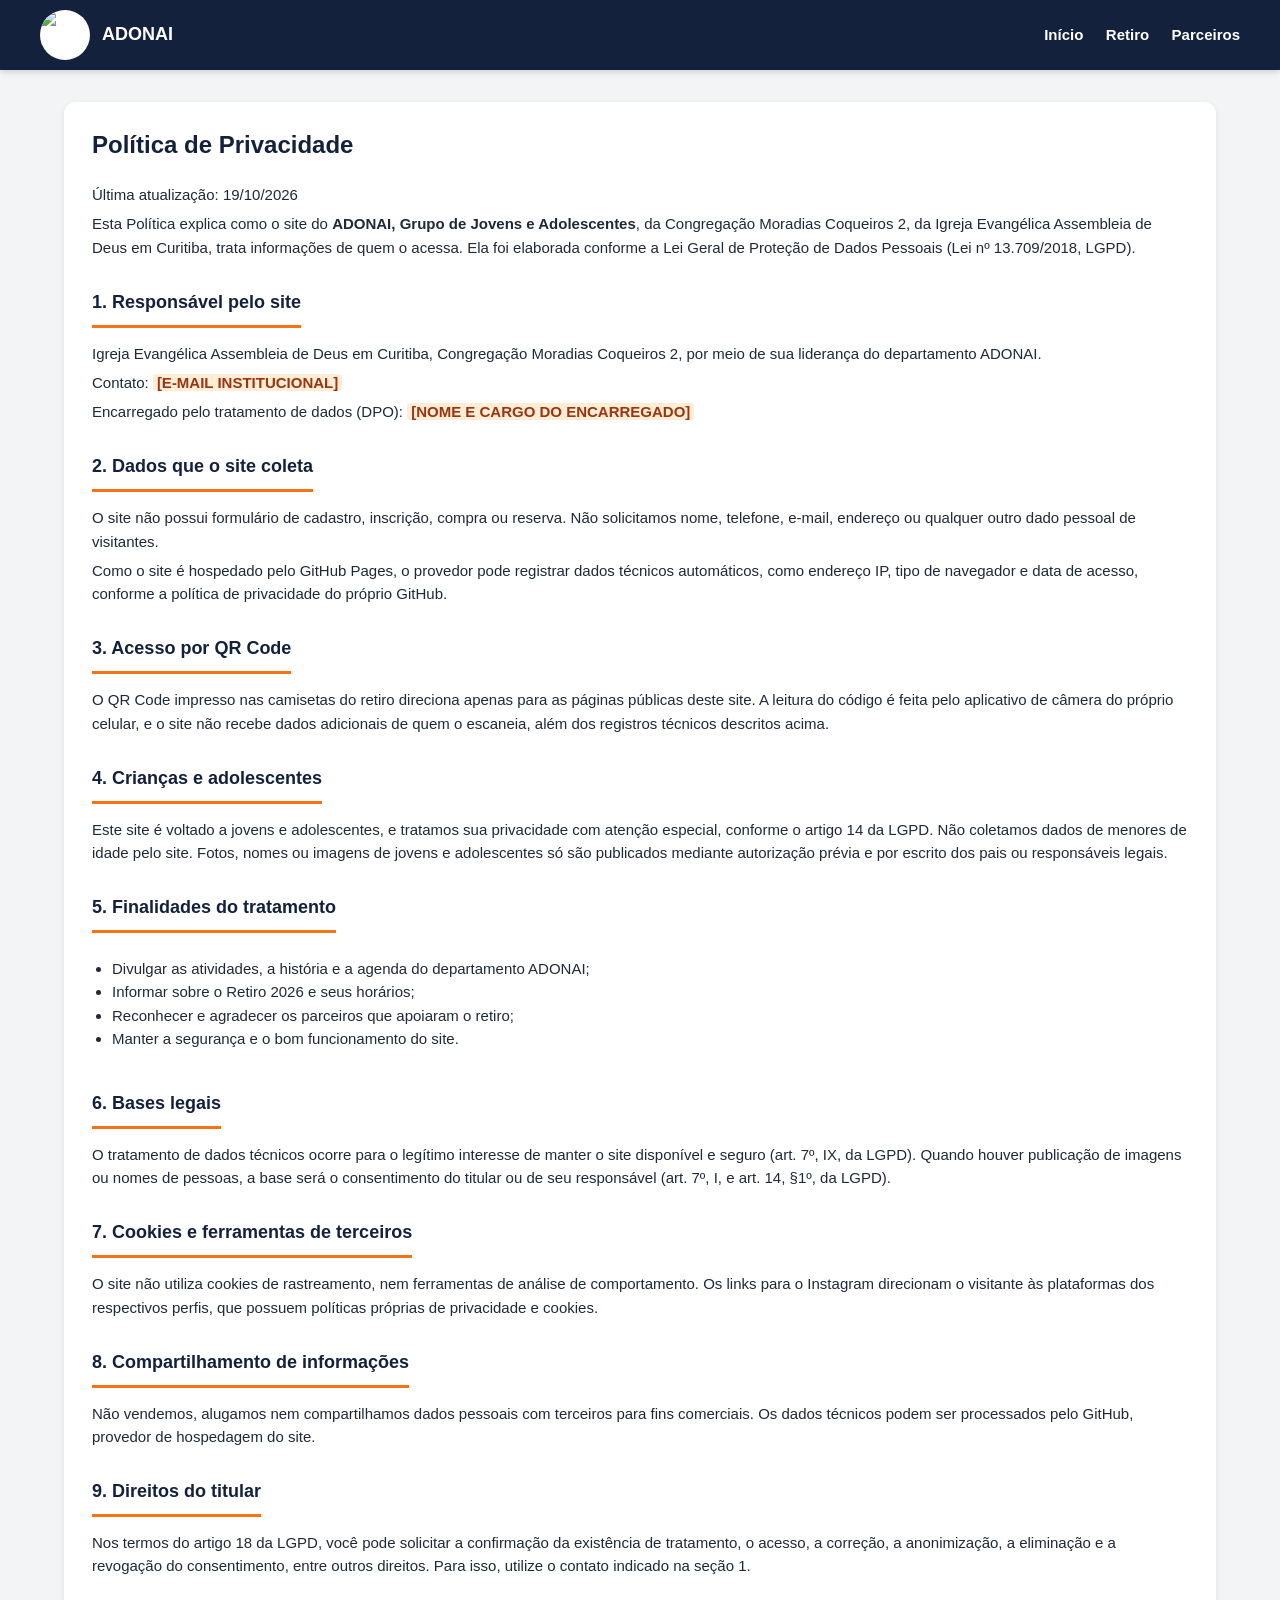
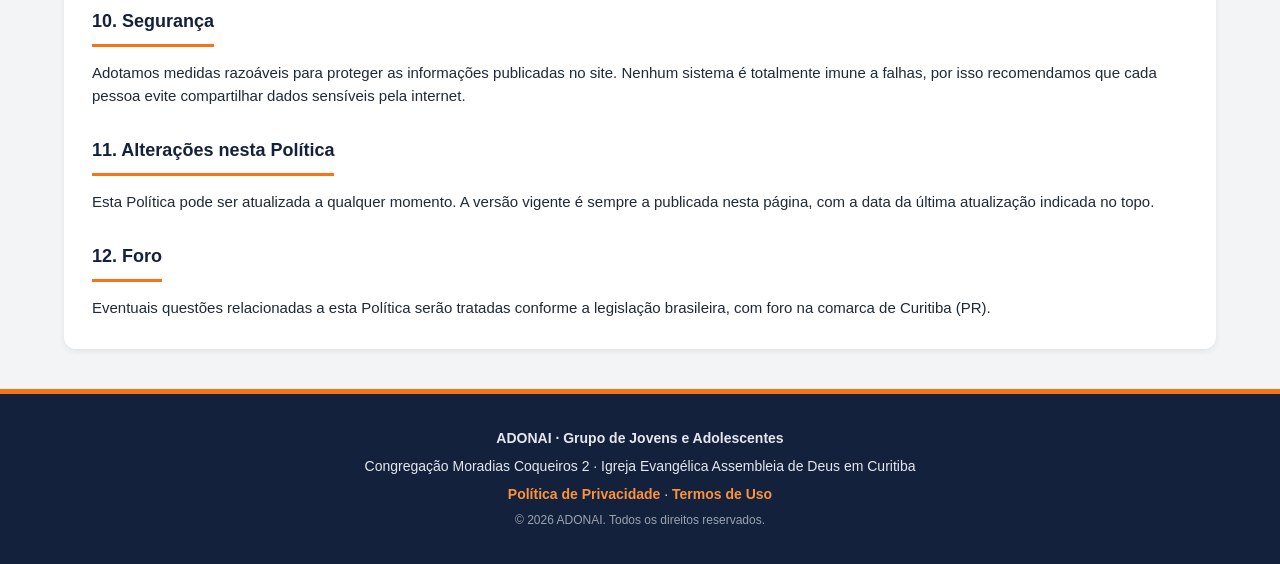
==== politica-de-privacidade.html @ 5b61b55f "Add files via upload" ====
<!DOCTYPE html>
<html lang="pt-BR">
<head><script src="https://myhub.ia.br/canvas-vendor/tailwind.js"></script>
  <meta charset="UTF-8">
  <meta name="viewport" content="width=device-width, initial-scale=1.0">
  <title>Política de Privacidade | ADONAI</title>
  <link rel="icon" href="logo-adonai.jpeg">
  <link rel="stylesheet" href="styles.css">
</head>
<body>

<header class="topo">
  <div class="topo-inner">
    <a class="marca" href="index.html">
      <img src="logo-adonai.jpeg" alt="Logo ADONAI">
      <span>ADONAI</span>
    </a>
    <nav>
      <a href="index.html">Início</a>
      <a href="retiro.html">Retiro</a>
      <a href="parceiros.html">Parceiros</a>
    </nav>
  </div>
</header>

<section class="secao">
  <div class="card legal">
    <h1 style="color: var(--azul); margin-top: 0;">Política de Privacidade</h1>
    <p class="atualizacao">Última atualização: 19/10/2026</p>

    <p>Esta Política explica como o site do <strong>ADONAI, Grupo de Jovens e Adolescentes</strong>, da Congregação Moradias Coqueiros 2, da Igreja Evangélica Assembleia de Deus em Curitiba, trata informações de quem o acessa. Ela foi elaborada conforme a Lei Geral de Proteção de Dados Pessoais (Lei nº 13.709/2018, LGPD).</p>

    <h2>1. Responsável pelo site</h2>
    <p>Igreja Evangélica Assembleia de Deus em Curitiba, Congregação Moradias Coqueiros 2, por meio de sua liderança do departamento ADONAI.</p>
    <p>Contato: <mark>[E-MAIL INSTITUCIONAL]</mark></p>
    <p>Encarregado pelo tratamento de dados (DPO): <mark>[NOME E CARGO DO ENCARREGADO]</mark></p>

    <h2>2. Dados que o site coleta</h2>
    <p>O site não possui formulário de cadastro, inscrição, compra ou reserva. Não solicitamos nome, telefone, e-mail, endereço ou qualquer outro dado pessoal de visitantes.</p>
    <p>Como o site é hospedado pelo GitHub Pages, o provedor pode registrar dados técnicos automáticos, como endereço IP, tipo de navegador e data de acesso, conforme a política de privacidade do próprio GitHub.</p>

    <h2>3. Acesso por QR Code</h2>
    <p>O QR Code impresso nas camisetas do retiro direciona apenas para as páginas públicas deste site. A leitura do código é feita pelo aplicativo de câmera do próprio celular, e o site não recebe dados adicionais de quem o escaneia, além dos registros técnicos descritos acima.</p>

    <h2>4. Crianças e adolescentes</h2>
    <p>Este site é voltado a jovens e adolescentes, e tratamos sua privacidade com atenção especial, conforme o artigo 14 da LGPD. Não coletamos dados de menores de idade pelo site. Fotos, nomes ou imagens de jovens e adolescentes só são publicados mediante autorização prévia e por escrito dos pais ou responsáveis legais.</p>

    <h2>5. Finalidades do tratamento</h2>
    <ul>
      <li>Divulgar as atividades, a história e a agenda do departamento ADONAI;</li>
      <li>Informar sobre o Retiro 2026 e seus horários;</li>
      <li>Reconhecer e agradecer os parceiros que apoiaram o retiro;</li>
      <li>Manter a segurança e o bom funcionamento do site.</li>
    </ul>

    <h2>6. Bases legais</h2>
    <p>O tratamento de dados técnicos ocorre para o legítimo interesse de manter o site disponível e seguro (art. 7º, IX, da LGPD). Quando houver publicação de imagens ou nomes de pessoas, a base será o consentimento do titular ou de seu responsável (art. 7º, I, e art. 14, §1º, da LGPD).</p>

    <h2>7. Cookies e ferramentas de terceiros</h2>
    <p>O site não utiliza cookies de rastreamento, nem ferramentas de análise de comportamento. Os links para o Instagram direcionam o visitante às plataformas dos respectivos perfis, que possuem políticas próprias de privacidade e cookies.</p>

    <h2>8. Compartilhamento de informações</h2>
    <p>Não vendemos, alugamos nem compartilhamos dados pessoais com terceiros para fins comerciais. Os dados técnicos podem ser processados pelo GitHub, provedor de hospedagem do site.</p>

    <h2>9. Direitos do titular</h2>
    <p>Nos termos do artigo 18 da LGPD, você pode solicitar a confirmação da existência de tratamento, o acesso, a correção, a anonimização, a eliminação e a revogação do consentimento, entre outros direitos. Para isso, utilize o contato indicado na seção 1.</p>

    <h2>10. Segurança</h2>
    <p>Adotamos medidas razoáveis para proteger as informações publicadas no site. Nenhum sistema é totalmente imune a falhas, por isso recomendamos que cada pessoa evite compartilhar dados sensíveis pela internet.</p>

    <h2>11. Alterações nesta Política</h2>
    <p>Esta Política pode ser atualizada a qualquer momento. A versão vigente é sempre a publicada nesta página, com a data da última atualização indicada no topo.</p>

    <h2>12. Foro</h2>
    <p>Eventuais questões relacionadas a esta Política serão tratadas conforme a legislação brasileira, com foro na comarca de Curitiba (PR).</p>
  </div>
</section>

<footer class="rodape">
  <p><strong>ADONAI · Grupo de Jovens e Adolescentes</strong></p>
  <p>Congregação Moradias Coqueiros 2 · Igreja Evangélica Assembleia de Deus em Curitiba</p>
  <p><a href="politica-de-privacidade.html">Política de Privacidade</a> · <a href="termos-de-uso.html">Termos de Uso</a></p>
  <p class="direitos">© 2026 ADONAI. Todos os direitos reservados.</p>
</footer>

</body>
</html>
---- styles.css ----
:root {
  --azul: #14213D;
  --azul-2: #1E3A5F;
  --laranja: #F97316;
  --laranja-claro: #FB923C;
  --cinza: #E5E7EB;
  --cinza-claro: #F3F4F6;
  --texto: #1F2937;
  --texto-suave: #4B5563;
  --branco: #FFFFFF;
}

* { box-sizing: border-box; }

body {
  margin: 0;
  font-family: Arial, Helvetica, sans-serif;
  background: var(--cinza-claro);
  color: var(--texto);
  line-height: 1.55;
}

a { color: var(--laranja); }

/* Cabeçalho */
.topo {
  background: var(--azul);
  color: var(--branco);
  padding: 0 24px;
  position: sticky;
  top: 0;
  z-index: 10;
  box-shadow: 0 2px 6px rgba(0, 0, 0, 0.15);
}

.topo-inner {
  max-width: 1200px;
  margin: auto;
  display: flex;
  align-items: center;
  justify-content: space-between;
  gap: 12px;
  flex-wrap: wrap;
  padding: 10px 0;
}

.marca {
  display: flex;
  align-items: center;
  gap: 12px;
  color: var(--branco);
  text-decoration: none;
  font-weight: bold;
  font-size: 18px;
}

.marca img {
  height: 50px;
  width: 50px;
  object-fit: cover;
  border-radius: 50%;
  background: var(--branco);
}

nav a {
  color: var(--branco);
  text-decoration: none;
  margin-left: 18px;
  font-size: 15px;
  font-weight: bold;
  padding: 6px 0;
  border-bottom: 3px solid transparent;
}

nav a:hover,
nav a.ativo {
  border-bottom-color: var(--laranja);
}

/* Destaque inicial */
.hero {
  background: linear-gradient(135deg, var(--azul) 0%, var(--azul-2) 65%, #2B4C7A 100%);
  color: var(--branco);
  text-align: center;
  padding: 64px 24px;
  position: relative;
  overflow: hidden;
}

.hero::after {
  content: "";
  position: absolute;
  width: 420px;
  height: 420px;
  border-radius: 50%;
  background: var(--laranja);
  opacity: 0.12;
  right: -120px;
  top: -140px;
}

.hero h1 {
  font-size: 48px;
  margin: 16px 0 8px;
  letter-spacing: 3px;
}

.hero-logo {
  width: 170px;
  height: 170px;
  object-fit: cover;
  border-radius: 50%;
  border: 6px solid var(--laranja);
  background: var(--branco);
  position: relative;
  z-index: 1;
}

.hero-retiro {
  width: 200px;
  height: auto;
  border-radius: 12px;
  background: var(--branco);
  position: relative;
  z-index: 1;
}

.subtitulo {
  font-size: 18px;
  margin: 4px 0;
  position: relative;
  z-index: 1;
}

.local {
  font-size: 15px;
  color: var(--cinza);
  margin: 4px 0 24px;
  position: relative;
  z-index: 1;
}

.hero .tag-laranja,
.hero .botao {
  position: relative;
  z-index: 1;
}

/* Seções */
.secao {
  max-width: 1200px;
  margin: 32px auto;
  padding: 0 24px;
}

.card {
  background: var(--branco);
  border-radius: 12px;
  padding: 24px 28px;
  box-shadow: 0 2px 6px rgba(0, 0, 0, 0.08);
}

.card h2,
.secao > h2 {
  font-size: 22px;
  color: var(--azul);
  margin: 0 0 16px;
  padding-bottom: 8px;
  border-bottom: 3px solid var(--laranja);
  display: inline-block;
}

.card h3 {
  font-size: 17px;
  color: var(--azul);
  margin: 0 0 6px;
}

.card p { margin: 6px 0; color: var(--texto-suave); }

.centro { text-align: center; }

.rotulo {
  text-transform: uppercase;
  letter-spacing: 2px;
  font-size: 13px;
  font-weight: bold;
  color: var(--laranja);
  margin: 0 0 8px;
}

.grid {
  display: grid;
  grid-template-columns: repeat(auto-fit, minmax(240px, 1fr));
  gap: 20px;
}

/* Contagem regressiva */
.contagem {
  display: flex;
  justify-content: center;
  gap: 12px;
  flex-wrap: wrap;
  margin: 16px 0;
}

.unidade {
  background: var(--azul);
  color: var(--branco);
  border-radius: 10px;
  padding: 14px 18px;
  min-width: 96px;
  text-align: center;
  border-bottom: 4px solid var(--laranja);
}

.unidade strong {
  display: block;
  font-size: 38px;
  color: var(--laranja-claro);
  line-height: 1.1;
}

.unidade span {
  font-size: 12px;
  text-transform: uppercase;
  letter-spacing: 1px;
}

.aviso {
  font-size: 20px;
  font-weight: bold;
  color: var(--laranja);
}

.nota {
  font-size: 14px;
  color: var(--texto-suave);
}

/* Versículo */
.versiculo {
  text-align: center;
}

.tema {
  font-size: 32px;
  color: var(--azul);
  margin: 4px 0 16px;
}

blockquote {
  margin: 0 auto;
  max-width: 720px;
  font-size: 18px;
  font-style: italic;
  color: var(--texto);
  border-left: 5px solid var(--laranja);
  padding: 8px 20px;
  text-align: left;
  background: var(--cinza-claro);
  border-radius: 6px;
}

.referencia {
  font-weight: bold;
  color: var(--azul);
  margin-top: 12px;
}

/* Liderança e atividades */
.pessoa {
  border-top: 4px solid var(--laranja);
}

.pessoa .cargo {
  font-size: 13px;
  text-transform: uppercase;
  letter-spacing: 1px;
  color: var(--laranja);
  font-weight: bold;
  margin: 0 0 6px;
}

/* Patrocinadores */
.patrocinador {
  text-align: center;
  border-top: 4px solid var(--azul);
}

.patrocinador img {
  width: 100%;
  height: 160px;
  object-fit: contain;
  background: var(--branco);
  border-radius: 8px;
  margin-bottom: 14px;
  border: 1px solid var(--cinza);
}

.patrocinador .arroba {
  font-size: 14px;
  color: var(--texto-suave);
  margin: 4px 0 14px;
}

/* Botões */
.botao {
  display: inline-block;
  background: var(--azul);
  color: var(--branco);
  padding: 12px 22px;
  border-radius: 8px;
  text-decoration: none;
  font-weight: bold;
  transition: background 0.2s;
}

.botao:hover { background: var(--laranja); }

.botao-laranja {
  background: var(--laranja);
}

.botao-laranja:hover { background: var(--laranja-claro); }

.acoes {
  margin-top: 18px;
  display: flex;
  gap: 12px;
  flex-wrap: wrap;
  justify-content: center;
}

.detalhe {
  display: flex;
  gap: 14px;
  align-items: flex-start;
}

.detalhe .numero {
  background: var(--laranja);
  color: var(--branco);
  width: 36px;
  height: 36px;
  border-radius: 50%;
  display: flex;
  align-items: center;
  justify-content: center;
  font-weight: bold;
  flex-shrink: 0;
}

/* Textos legais */
.legal h2 {
  font-size: 18px;
  color: var(--azul);
  margin: 24px 0 8px;
}

.legal p,
.legal li {
  color: var(--texto);
  font-size: 15px;
}

.legal ul { padding-left: 20px; }

.legal mark {
  background: #FFEDD5;
  color: #9A3412;
  padding: 0 4px;
  border-radius: 3px;
  font-weight: bold;
}

.atualizacao {
  font-size: 13px;
  color: var(--texto-suave);
  margin-bottom: 16px;
}

/* Rodapé */
.rodape {
  background: var(--azul);
  color: var(--cinza);
  text-align: center;
  padding: 28px 24px;
  margin-top: 40px;
  font-size: 14px;
  border-top: 5px solid var(--laranja);
}

.rodape p { margin: 6px 0; }

.rodape a {
  color: var(--laranja-claro);
  text-decoration: none;
  font-weight: bold;
}

.rodape .direitos {
  font-size: 12px;
  color: #9CA3AF;
}

/* Responsivo */
@media (max-width: 640px) {
  .hero h1 { font-size: 34px; }
  .tema { font-size: 26px; }
  .topo-inner { justify-content: center; }
  nav a { margin: 0 8px; font-size: 14px; }
  .card { padding: 20px; }
  .unidade { min-width: 74px; padding: 12px 10px; }
  .unidade strong { font-size: 28px; }
}
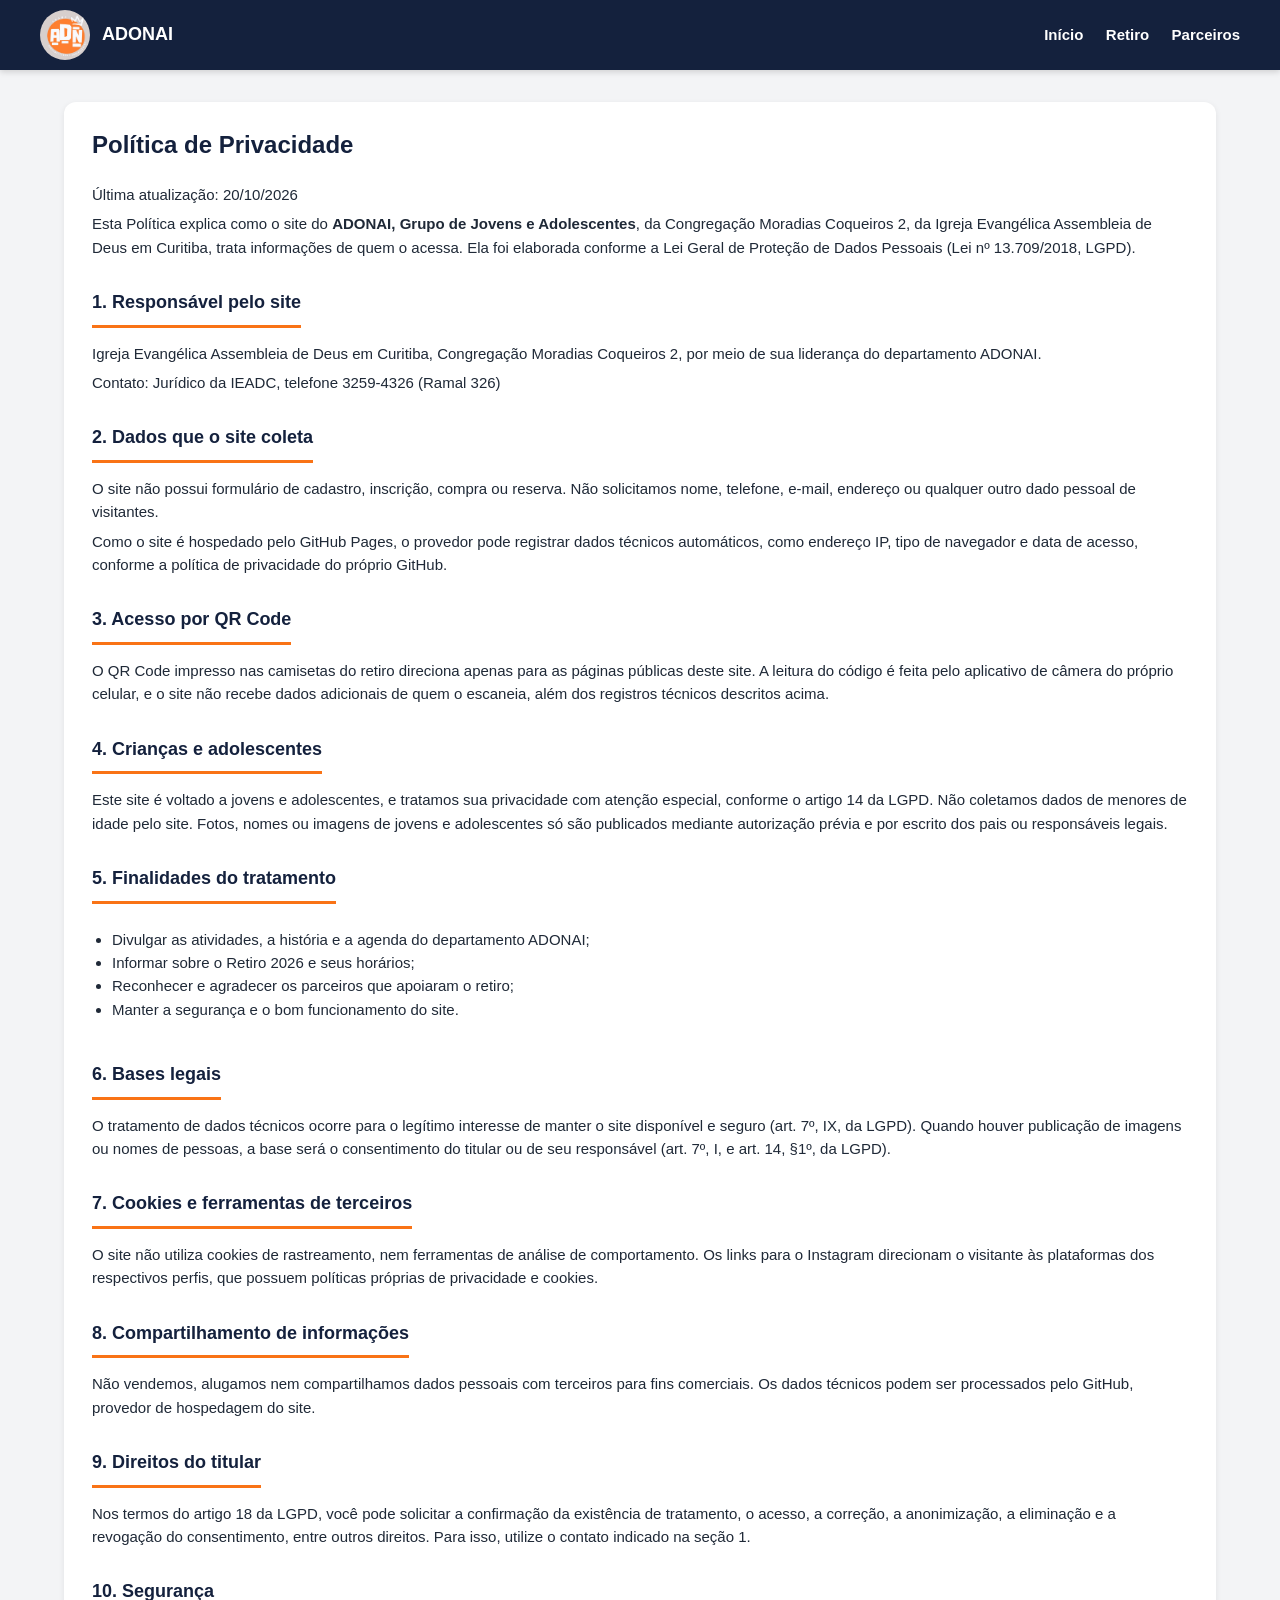
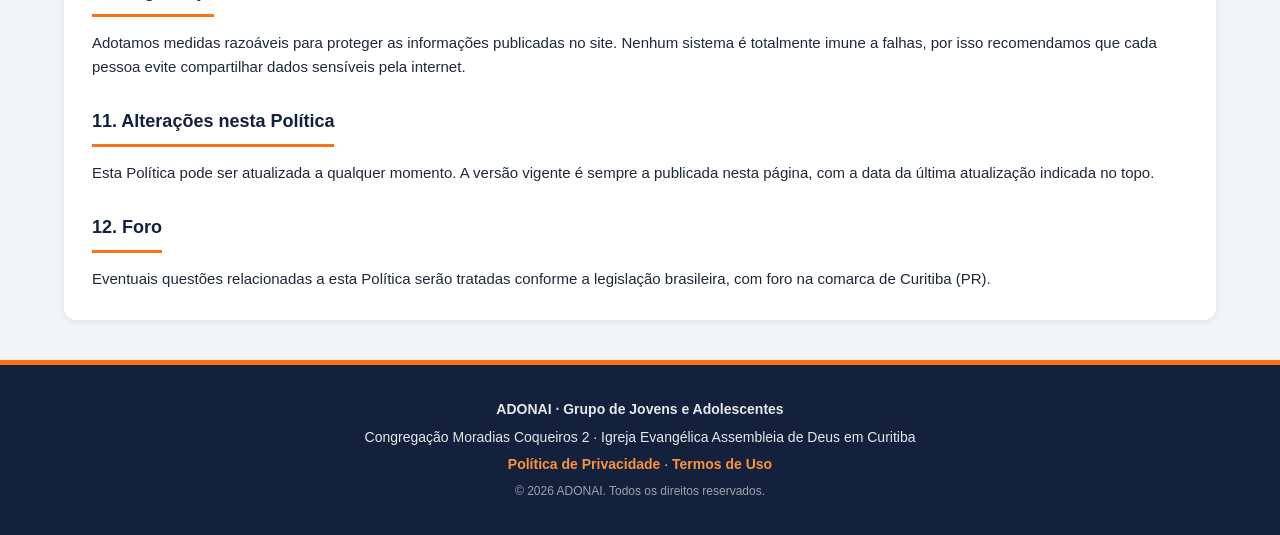
==== commit 6d32c87e: "Update privacy policy last updated date and contact info" ====
--- a/politica-de-privacidade.html
+++ b/politica-de-privacidade.html
@@ -26,14 +26,13 @@
 <section class="secao">
   <div class="card legal">
     <h1 style="color: var(--azul); margin-top: 0;">Política de Privacidade</h1>
-    <p class="atualizacao">Última atualização: 19/10/2026</p>
+    <p class="atualizacao">Última atualização: 20/10/2026</p>
 
     <p>Esta Política explica como o site do <strong>ADONAI, Grupo de Jovens e Adolescentes</strong>, da Congregação Moradias Coqueiros 2, da Igreja Evangélica Assembleia de Deus em Curitiba, trata informações de quem o acessa. Ela foi elaborada conforme a Lei Geral de Proteção de Dados Pessoais (Lei nº 13.709/2018, LGPD).</p>
 
     <h2>1. Responsável pelo site</h2>
     <p>Igreja Evangélica Assembleia de Deus em Curitiba, Congregação Moradias Coqueiros 2, por meio de sua liderança do departamento ADONAI.</p>
-    <p>Contato: <mark>[E-MAIL INSTITUCIONAL]</mark></p>
-    <p>Encarregado pelo tratamento de dados (DPO): <mark>[NOME E CARGO DO ENCARREGADO]</mark></p>
+    <p>Contato: Jurídico da IEADC, telefone 3259-4326 (Ramal 326)</p>
 
     <h2>2. Dados que o site coleta</h2>
     <p>O site não possui formulário de cadastro, inscrição, compra ou reserva. Não solicitamos nome, telefone, e-mail, endereço ou qualquer outro dado pessoal de visitantes.</p>
@@ -84,4 +83,4 @@
 </footer>
 
 </body>
-</html>+</html>
